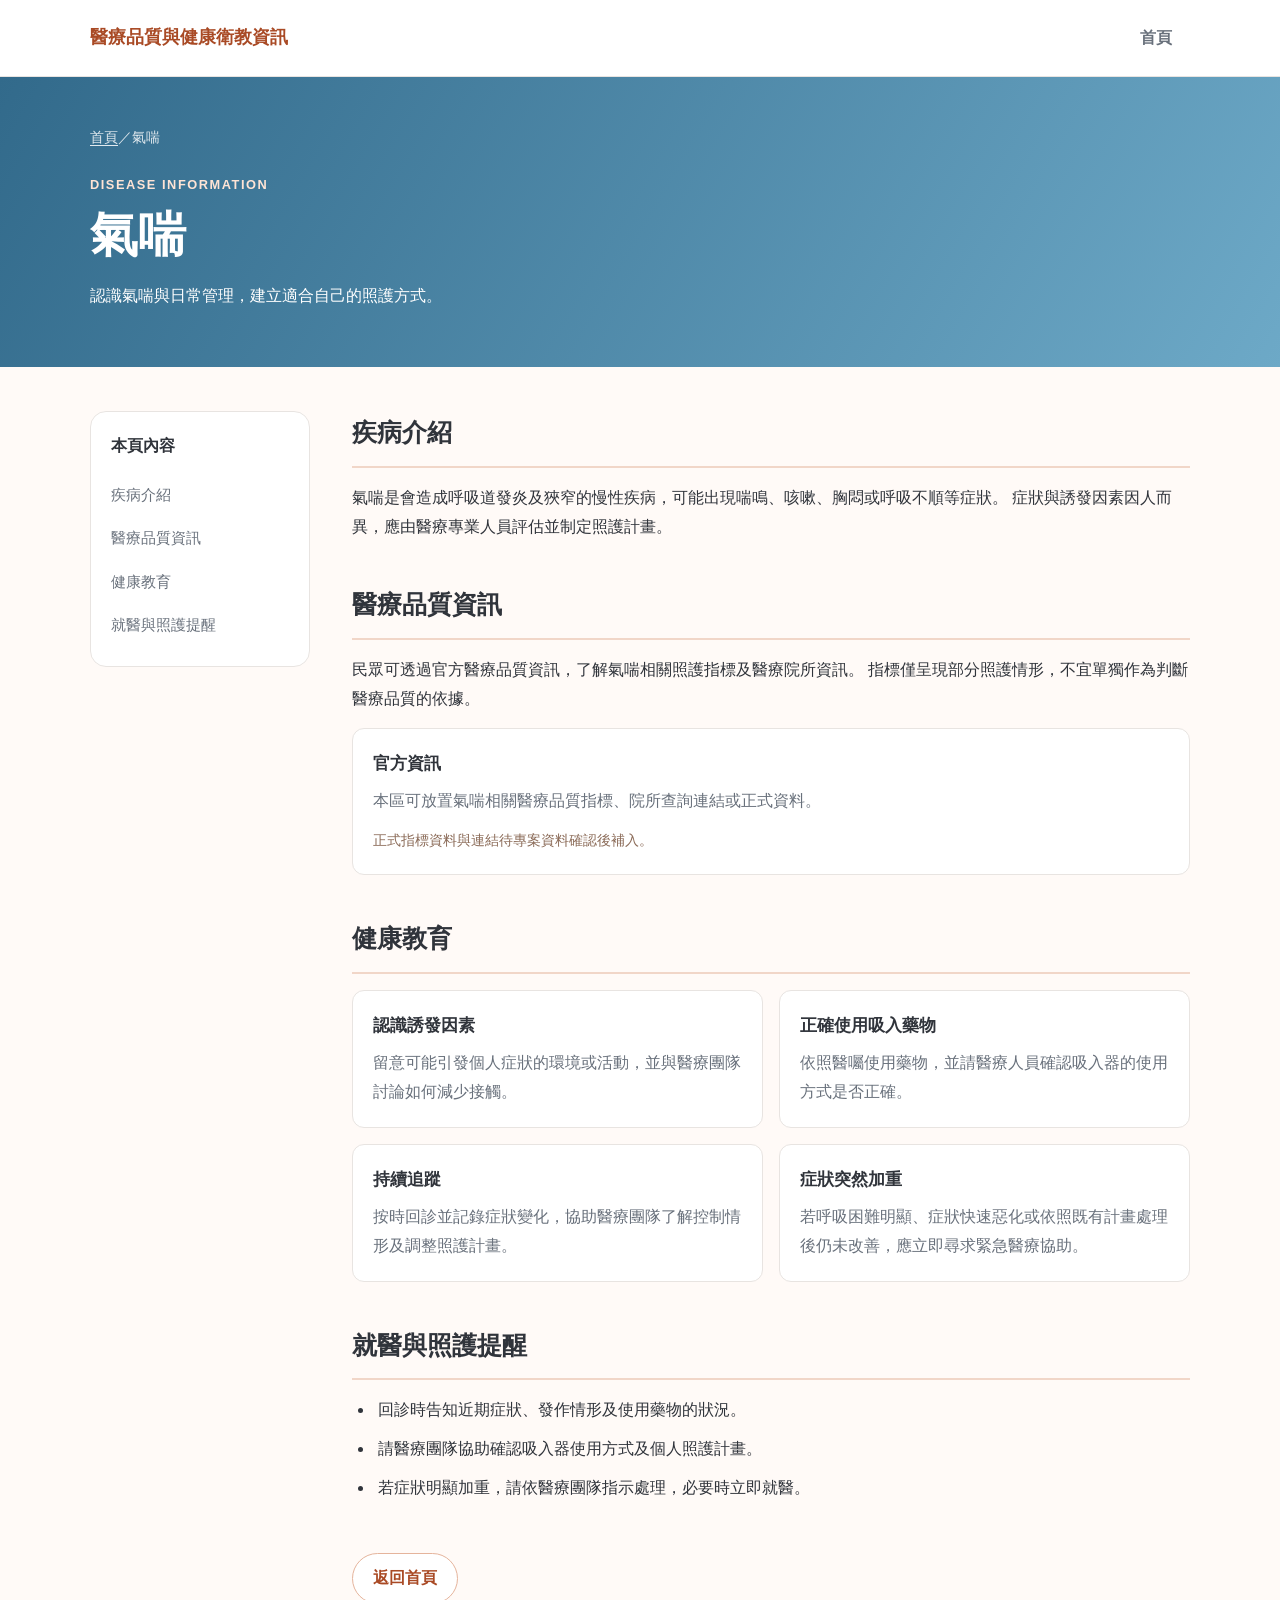
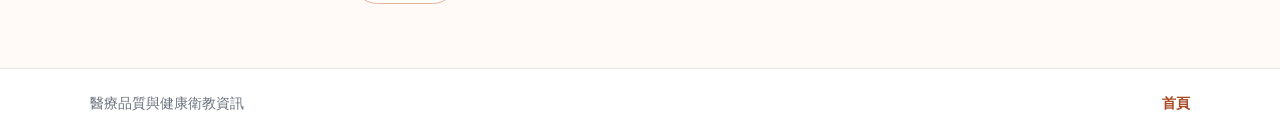
==== docs/asthma.html @ c5bd2952 "Add files via upload" ====
<!DOCTYPE html>
<html lang="zh-Hant">
<head>
  <meta charset="UTF-8">
  <meta name="viewport" content="width=device-width, initial-scale=1.0">
  <title>氣喘｜醫療品質與健康衛教資訊</title>
  <link rel="stylesheet" href="../css/style.css">
</head>
<body>
  <header class="site-header">
    <div class="header-inner">
      <a class="logo" href="../index.html">醫療品質與健康衛教資訊</a>
      <nav class="main-nav" aria-label="主要導覽">
        <a href="../index.html">首頁</a>
      </nav>
    </div>
  </header>

  <main>
    <section class="disease-hero asthma-hero">
      <div class="container">
        <p class="breadcrumb"><a href="../index.html">首頁</a>／氣喘</p>
        <p class="eyebrow">DISEASE INFORMATION</p>
        <h1>氣喘</h1>
        <p>認識氣喘與日常管理，建立適合自己的照護方式。</p>
      </div>
    </section>

    <div class="container page-layout">
      <aside class="side-nav">
        <h2>本頁內容</h2>
        <a href="#overview">疾病介紹</a>
        <a href="#quality">醫療品質資訊</a>
        <a href="#education">健康教育</a>
        <a href="#visit">就醫與照護提醒</a>
      </aside>

      <div class="page-content">
        <section class="content-section" id="overview">
          <h2>疾病介紹</h2>
          <p>
            氣喘是會造成呼吸道發炎及狹窄的慢性疾病，可能出現喘鳴、咳嗽、胸悶或呼吸不順等症狀。
            症狀與誘發因素因人而異，應由醫療專業人員評估並制定照護計畫。
          </p>
        </section>

        <section class="content-section" id="quality">
          <h2>醫療品質資訊</h2>
          <p>
            民眾可透過官方醫療品質資訊，了解氣喘相關照護指標及醫療院所資訊。
            指標僅呈現部分照護情形，不宜單獨作為判斷醫療品質的依據。
          </p>
          <div class="info-card">
            <h3>官方資訊</h3>
            <p>本區可放置氣喘相關醫療品質指標、院所查詢連結或正式資料。</p>
            <span class="placeholder-note">正式指標資料與連結待專案資料確認後補入。</span>
          </div>
        </section>

        <section class="content-section" id="education">
          <h2>健康教育</h2>
          <div class="education-grid">
            <article class="education-card">
              <h3>認識誘發因素</h3>
              <p>留意可能引發個人症狀的環境或活動，並與醫療團隊討論如何減少接觸。</p>
            </article>
            <article class="education-card">
              <h3>正確使用吸入藥物</h3>
              <p>依照醫囑使用藥物，並請醫療人員確認吸入器的使用方式是否正確。</p>
            </article>
            <article class="education-card">
              <h3>持續追蹤</h3>
              <p>按時回診並記錄症狀變化，協助醫療團隊了解控制情形及調整照護計畫。</p>
            </article>
            <article class="education-card">
              <h3>症狀突然加重</h3>
              <p>若呼吸困難明顯、症狀快速惡化或依照既有計畫處理後仍未改善，應立即尋求緊急醫療協助。</p>
            </article>
          </div>
        </section>

        <section class="content-section" id="visit">
          <h2>就醫與照護提醒</h2>
          <ul class="check-list">
            <li>回診時告知近期症狀、發作情形及使用藥物的狀況。</li>
            <li>請醫療團隊協助確認吸入器使用方式及個人照護計畫。</li>
            <li>若症狀明顯加重，請依醫療團隊指示處理，必要時立即就醫。</li>
          </ul>
        </section>

        <div class="back-link">
          <a class="button button-secondary" href="../index.html">返回首頁</a>
        </div>
      </div>
    </div>
  </main>

  <footer class="site-footer">
    <div class="container footer-inner">
      <p>醫療品質與健康衛教資訊</p>
      <a href="../index.html">首頁</a>
    </div>
  </footer>
</body>
</html>
---- css/style.css ----
:root {
  --primary: #d96b3b;
  --primary-dark: #a94a25;
  --primary-light: #fff0e8;
  --text: #30343b;
  --muted: #69717c;
  --border: #e8e4e1;
  --background: #fffaf7;
  --white: #ffffff;
  --radius: 16px;
  --shadow: 0 8px 24px rgba(68, 42, 28, 0.07);
}

* {
  box-sizing: border-box;
}

html {
  scroll-behavior: smooth;
}

body {
  margin: 0;
  color: var(--text);
  background: var(--background);
  font-family: "Noto Sans TC", "Microsoft JhengHei", sans-serif;
  line-height: 1.8;
}

a {
  color: inherit;
  text-decoration: none;
}

.container {
  width: min(1100px, calc(100% - 40px));
  margin: 0 auto;
}

.site-header {
  background: var(--white);
  border-bottom: 1px solid var(--border);
}

.header-inner {
  width: min(1100px, calc(100% - 40px));
  min-height: 76px;
  margin: 0 auto;
  display: flex;
  align-items: center;
  justify-content: space-between;
  gap: 24px;
}

.logo {
  color: var(--primary-dark);
  font-size: 1.1rem;
  font-weight: 800;
}

.main-nav a {
  display: inline-block;
  padding: 9px 18px;
  border-radius: 999px;
  color: var(--muted);
  font-weight: 700;
}

.main-nav a:hover,
.main-nav a.active {
  color: var(--primary-dark);
  background: var(--primary-light);
}

.hero {
  padding: 72px 0;
  color: #fff;
  background: linear-gradient(120deg, #b94f2a, #e98a58);
}

.hero h1,
.disease-hero h1 {
  margin: 8px 0 14px;
  font-size: clamp(2rem, 4vw, 3rem);
  line-height: 1.3;
}

.hero p {
  max-width: 680px;
  margin: 0;
}

.eyebrow {
  margin: 0;
  color: var(--primary);
  font-size: 0.8rem;
  font-weight: 800;
  letter-spacing: 0.12em;
}

.hero .eyebrow,
.disease-hero .eyebrow {
  color: #ffe4d5;
}

.section {
  padding-top: 56px;
  padding-bottom: 64px;
}

.section-heading {
  display: flex;
  align-items: end;
  justify-content: space-between;
  gap: 24px;
  margin-bottom: 24px;
}

.section-heading h2 {
  margin: 4px 0 0;
  font-size: 1.8rem;
}

.section-description {
  margin: 0;
  color: var(--muted);
}

.disease-grid {
  display: grid;
  grid-template-columns: repeat(2, minmax(0, 1fr));
  gap: 22px;
}

.disease-card {
  display: flex;
  align-items: flex-start;
  gap: 20px;
  padding: 28px;
  border: 1px solid var(--border);
  border-radius: var(--radius);
  background: var(--white);
  box-shadow: var(--shadow);
  transition: transform 0.2s ease, border-color 0.2s ease;
}

.disease-card:hover {
  transform: translateY(-4px);
  border-color: #e7a17e;
}

.disease-icon {
  display: grid;
  flex: 0 0 58px;
  width: 58px;
  height: 58px;
  place-items: center;
  border-radius: 18px;
  color: var(--primary-dark);
  background: var(--primary-light);
  font-size: 1.5rem;
  font-weight: 800;
}

.asthma-icon {
  color: #386a88;
  background: #eaf5fb;
}

.disease-card h3 {
  margin: 0 0 8px;
  font-size: 1.35rem;
}

.disease-card p {
  margin: 0 0 18px;
  color: var(--muted);
}

.card-link {
  color: var(--primary-dark);
  font-weight: 800;
}

.notice-section {
  padding: 0 0 56px;
}

.notice {
  display: flex;
  gap: 16px;
  padding: 22px 24px;
  border: 1px solid #f0d7c9;
  border-radius: var(--radius);
  background: #fff4ed;
}

.notice-icon {
  display: grid;
  flex: 0 0 28px;
  width: 28px;
  height: 28px;
  place-items: center;
  border-radius: 50%;
  color: #fff;
  background: var(--primary);
  font-weight: 800;
}

.notice h2 {
  margin: 0 0 4px;
  font-size: 1rem;
}

.notice p {
  margin: 0;
  color: #66554c;
}

.disease-hero {
  padding: 48px 0 56px;
  color: #fff;
  background: linear-gradient(120deg, #b94f2a, #e98a58);
}

.asthma-hero {
  background: linear-gradient(120deg, #326a8b, #6da9c7);
}

.breadcrumb {
  margin: 0 0 22px;
  color: rgba(255, 255, 255, 0.85);
  font-size: 0.9rem;
}

.breadcrumb a {
  text-decoration: underline;
  text-underline-offset: 3px;
}

.disease-hero > .container > p:last-child {
  max-width: 720px;
  margin-bottom: 0;
}

.page-layout {
  display: grid;
  grid-template-columns: 220px minmax(0, 1fr);
  align-items: start;
  gap: 42px;
  padding-top: 44px;
  padding-bottom: 64px;
}

.side-nav {
  position: sticky;
  top: 24px;
  padding: 20px;
  border: 1px solid var(--border);
  border-radius: var(--radius);
  background: var(--white);
}

.side-nav h2 {
  margin: 0 0 12px;
  font-size: 1rem;
}

.side-nav a {
  display: block;
  padding: 8px 0;
  color: var(--muted);
  font-size: 0.95rem;
}

.side-nav a:hover {
  color: var(--primary-dark);
}

.content-section {
  margin-bottom: 42px;
  scroll-margin-top: 24px;
}

.content-section h2 {
  margin: 0 0 16px;
  padding-bottom: 10px;
  border-bottom: 2px solid #f1d6c8;
  font-size: 1.55rem;
}

.content-section p {
  margin: 0 0 14px;
}

.info-card,
.education-card {
  padding: 20px;
  border: 1px solid var(--border);
  border-radius: 12px;
  background: var(--white);
}

.info-card h3,
.education-card h3 {
  margin: 0 0 8px;
  font-size: 1.05rem;
}

.info-card p,
.education-card p {
  margin: 0;
  color: var(--muted);
}

.placeholder-note {
  display: inline-block;
  margin-top: 12px;
  color: #8b6b58;
  font-size: 0.9rem;
}

.education-grid {
  display: grid;
  grid-template-columns: repeat(2, minmax(0, 1fr));
  gap: 16px;
}

.check-list {
  margin: 0;
  padding-left: 1.4rem;
}

.check-list li {
  margin-bottom: 10px;
  padding-left: 4px;
}

.back-link {
  padding-top: 8px;
}

.button {
  display: inline-block;
  padding: 10px 20px;
  border-radius: 999px;
  font-weight: 700;
}

.button-secondary {
  color: var(--primary-dark);
  border: 1px solid #e5b49c;
  background: var(--white);
}

.button-secondary:hover {
  background: var(--primary-light);
}

.site-footer {
  padding: 22px 0;
  border-top: 1px solid var(--border);
  background: var(--white);
}

.footer-inner {
  display: flex;
  align-items: center;
  justify-content: space-between;
  gap: 16px;
  color: var(--muted);
  font-size: 0.9rem;
}

.footer-inner p {
  margin: 0;
}

.footer-inner a {
  color: var(--primary-dark);
  font-weight: 700;
}

@media (max-width: 760px) {
  .header-inner {
    min-height: 68px;
  }

  .logo {
    font-size: 0.95rem;
  }

  .hero {
    padding: 52px 0;
  }

  .section-heading {
    display: block;
  }

  .section-description {
    margin-top: 8px;
  }

  .disease-grid,
  .education-grid {
    grid-template-columns: 1fr;
  }

  .disease-card {
    padding: 22px;
  }

  .page-layout {
    grid-template-columns: 1fr;
    gap: 28px;
    padding-top: 28px;
  }

  .side-nav {
    position: static;
  }

  .side-nav a {
    display: inline-block;
    margin-right: 12px;
  }

  .footer-inner {
    align-items: flex-start;
    flex-direction: column;
  }
}
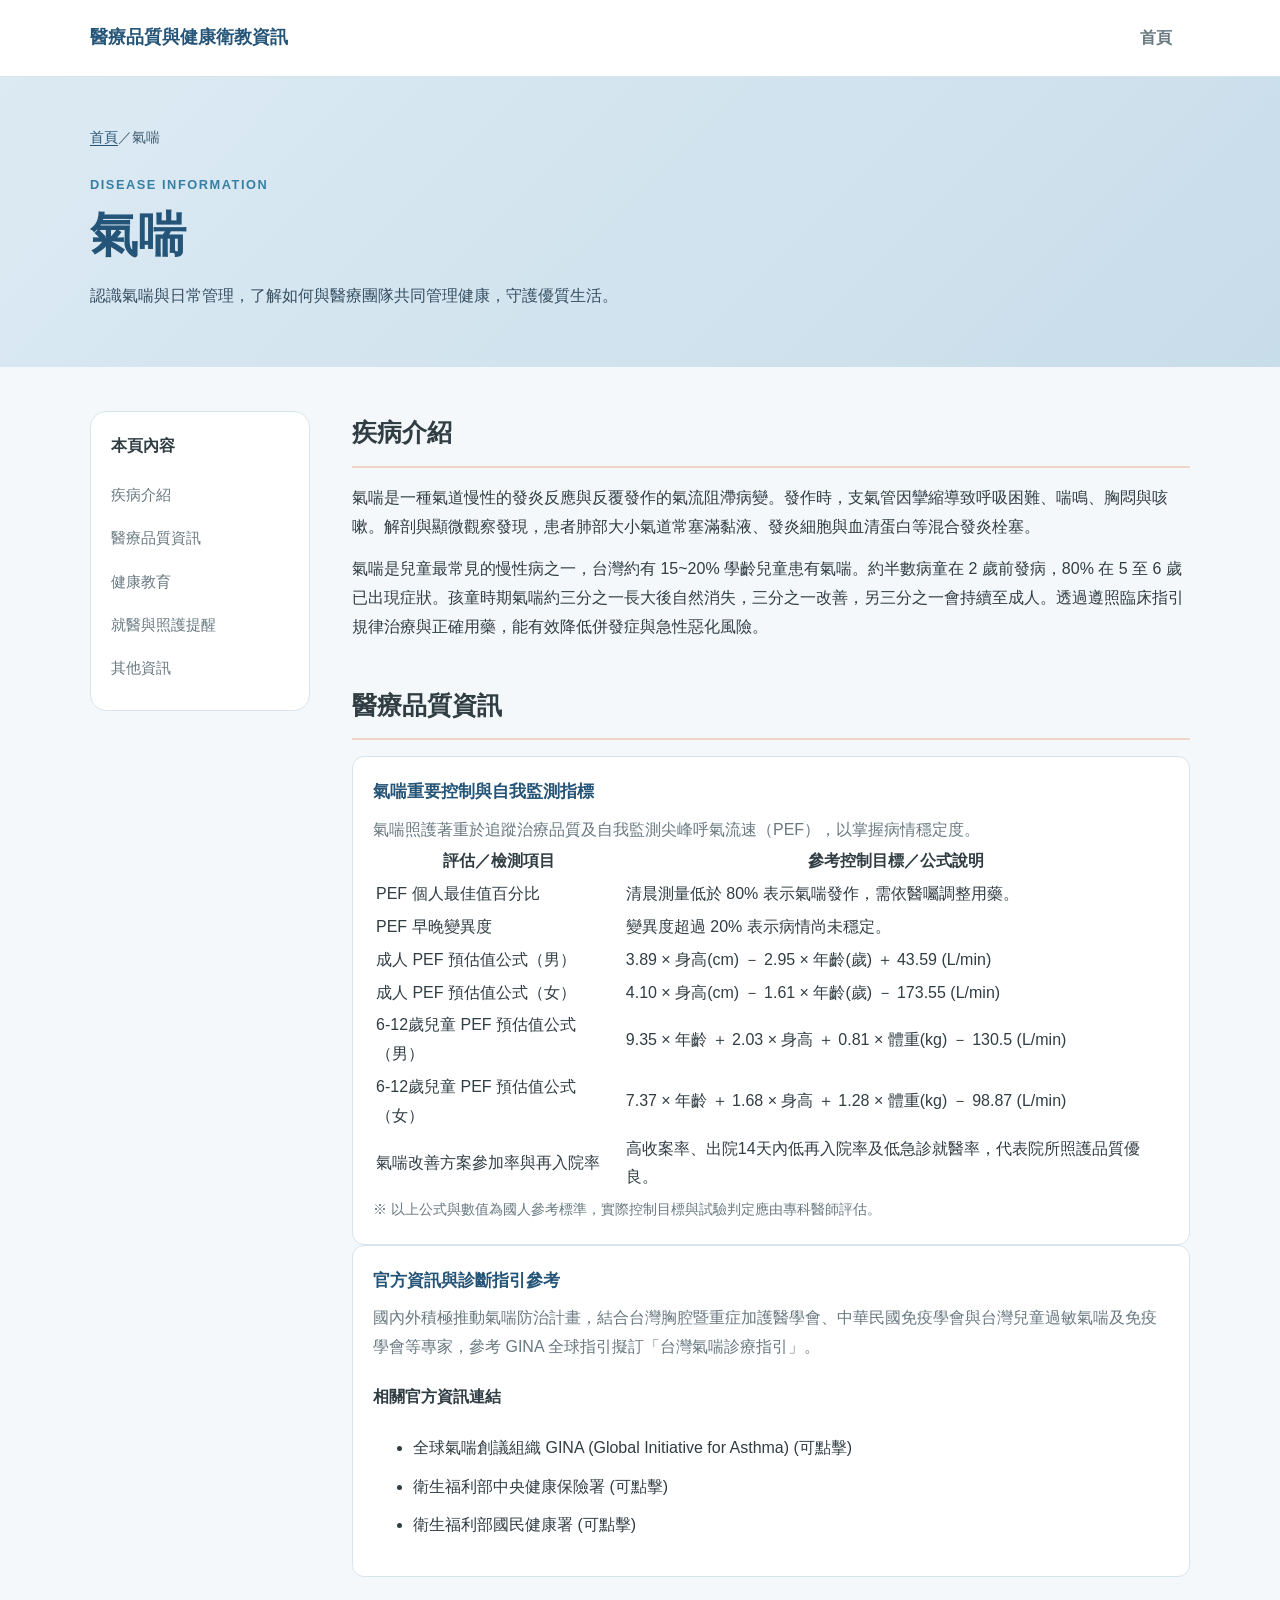
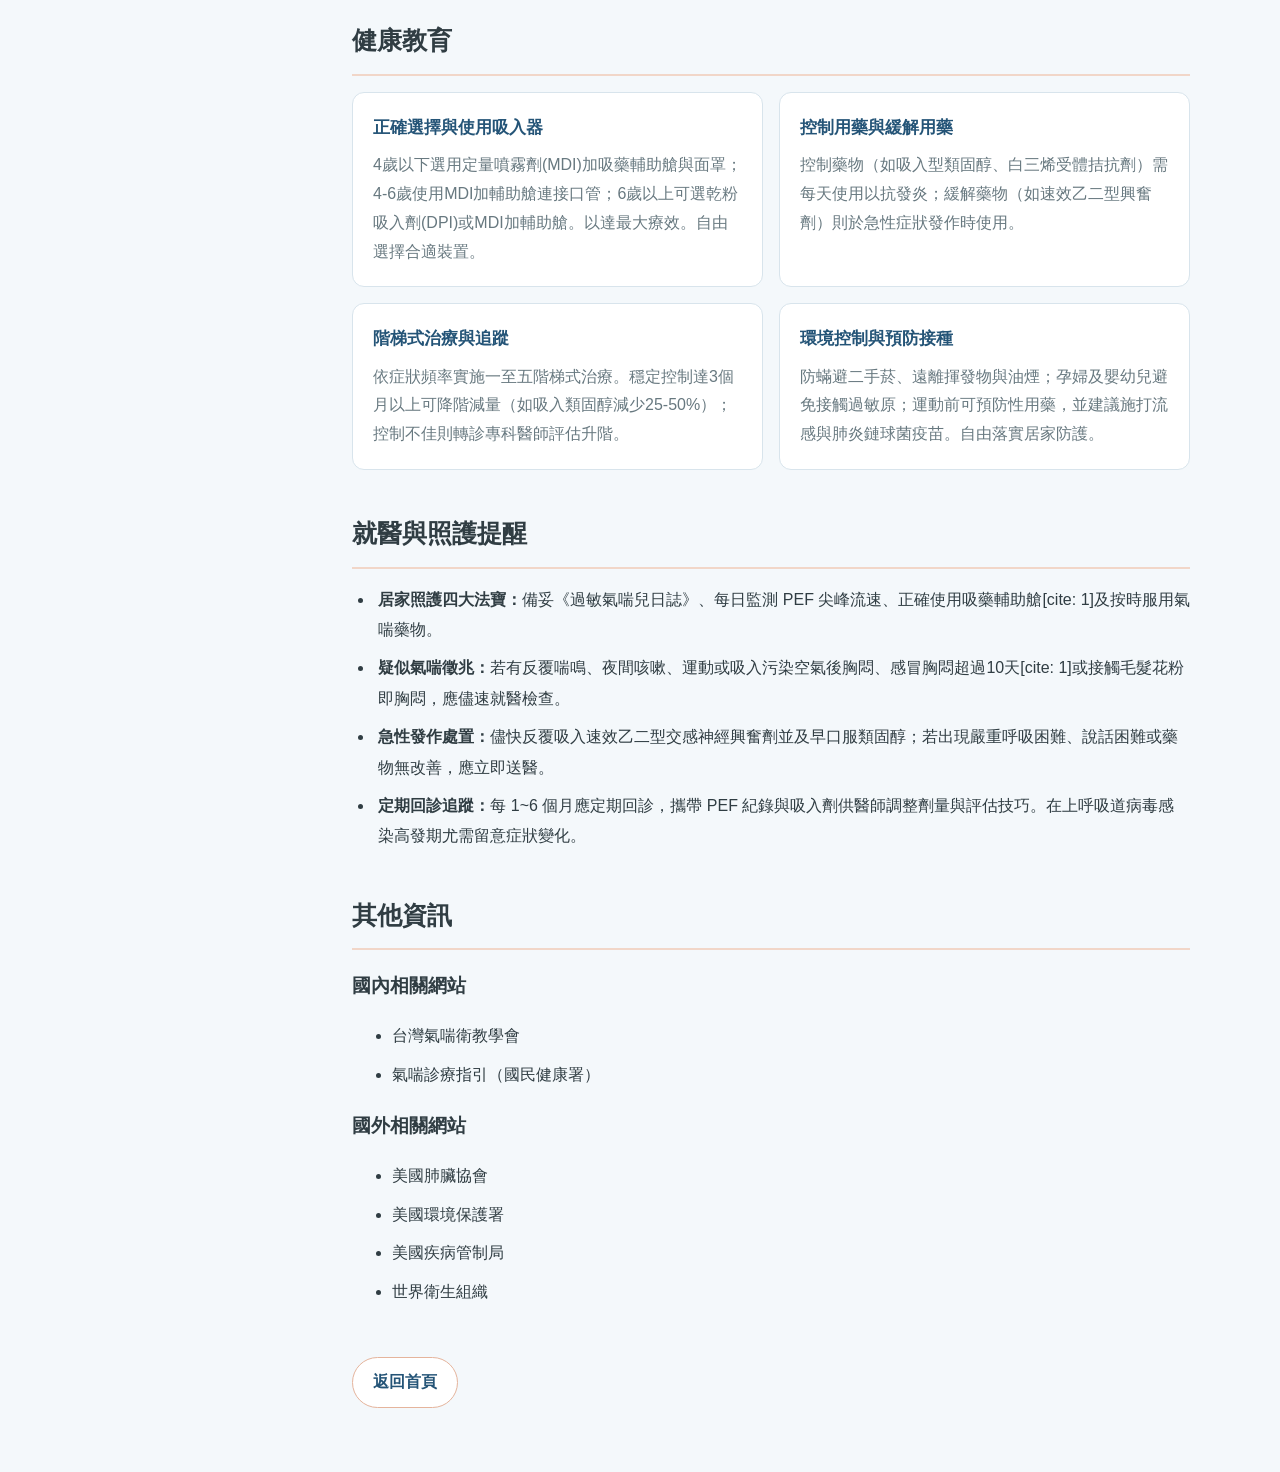
==== commit 03940f96: "Add files via upload" ====
--- a/docs/asthma.html
+++ b/docs/asthma.html
@@ -3,8 +3,101 @@
 <head>
   <meta charset="UTF-8">
   <meta name="viewport" content="width=device-width, initial-scale=1.0">
+  <meta name="description" content="認識氣喘、醫療品質指標、尖峰呼氣流速(PEF)監測、階梯式用藥、不同年齡吸入器選擇及日常居家照護預防，提供民眾實用的健康衛教資訊。">
   <title>氣喘｜醫療品質與健康衛教資訊</title>
   <link rel="stylesheet" href="../css/style.css">
+  
+<!-- 氣喘頁面專屬配色 -->
+<style>
+  :root {
+    --primary: #397FA3;
+    --primary-dark: #245477;
+    --primary-light: #DCEAF3;
+    --text: #303D43;
+    --muted: #687980;
+    --border: #D8E4EC;
+    --background: #F4F8FB;
+  }
+
+  /* 主視覺 */
+  .asthma-hero {
+    background: linear-gradient(135deg, #DCEAF3, #C8DDEA);
+  }
+
+  .asthma-hero h1 {
+    color: #245477;
+  }
+
+  .asthma-hero .eyebrow {
+    color: #397FA3;
+  }
+
+  .asthma-hero .breadcrumb {
+    color: #405C70;
+  }
+
+  .asthma-hero .breadcrumb a {
+    color: #245477;
+  }
+
+  .asthma-hero .container > p:not(.breadcrumb):not(.eyebrow) {
+    color: #354F62;
+  }
+
+  /* 側邊導覽 */
+  .side-nav a:hover,
+  .side-nav a:focus {
+    color: #245477;
+  }
+
+  /* 資訊卡片 */
+  .info-card,
+  .education-card {
+    border-color: #D8E4EC;
+  }
+
+  .info-card h3,
+  .education-card h3 {
+    color: #245477;
+  }
+
+  /* 一般提醒 */
+  .asthma-note {
+    padding: 15px 18px;
+    margin-top: 18px;
+    background: #E4EFF7;
+    border-left: 4px solid #397FA3;
+    border-radius: 8px;
+    color: #354F62;
+    line-height: 1.8;
+  }
+
+  /* 警告提醒 */
+  .warning-note {
+    padding: 15px 18px;
+    margin-top: 16px;
+    background: #FFF4ED;
+    border-left: 4px solid #DF9465;
+    border-radius: 8px;
+    line-height: 1.8;
+  }
+
+  /* 表格 */
+  .table-wrapper {
+    width: 100%;
+    overflow-x: auto;
+  }
+
+  .table-wrapper table {
+    min-width: 560px;
+    width: 100%;
+  }
+
+  .content-section ul li {
+    line-height: 1.9;
+    margin-bottom: 8px;
+  }
+  </style>
 </head>
 <body>
   <header class="site-header">
@@ -22,7 +115,7 @@
         <p class="breadcrumb"><a href="../index.html">首頁</a>／氣喘</p>
         <p class="eyebrow">DISEASE INFORMATION</p>
         <h1>氣喘</h1>
-        <p>認識氣喘與日常管理，建立適合自己的照護方式。</p>
+        <p>認識氣喘與日常管理，了解如何與醫療團隊共同管理健康，守護優質生活。</p>
       </div>
     </section>
 
@@ -33,27 +126,97 @@
         <a href="#quality">醫療品質資訊</a>
         <a href="#education">健康教育</a>
         <a href="#visit">就醫與照護提醒</a>
+	<a href="#info">其他資訊</a>
       </aside>
 
       <div class="page-content">
         <section class="content-section" id="overview">
           <h2>疾病介紹</h2>
           <p>
-            氣喘是會造成呼吸道發炎及狹窄的慢性疾病，可能出現喘鳴、咳嗽、胸悶或呼吸不順等症狀。
-            症狀與誘發因素因人而異，應由醫療專業人員評估並制定照護計畫。
+            氣喘是一種氣道慢性的發炎反應與反覆發作的氣流阻滯病變。發作時，支氣管因攣縮導致呼吸困難、喘鳴、胸悶與咳嗽。解剖與顯微觀察發現，患者肺部大小氣道常塞滿黏液、發炎細胞與血清蛋白等混合發炎栓塞。
+          </p>
+          <p>
+            氣喘是兒童最常見的慢性病之一，台灣約有 15~20% 學齡兒童患有氣喘。約半數病童在 2 歲前發病，80% 在 5 至 6 歲已出現症狀。孩童時期氣喘約三分之一長大後自然消失，三分之一改善，另三分之一會持續至成人。透過遵照臨床指引規律治療與正確用藥，能有效降低併發症與急性惡化風險。
           </p>
         </section>
 
         <section class="content-section" id="quality">
           <h2>醫療品質資訊</h2>
-          <p>
-            民眾可透過官方醫療品質資訊，了解氣喘相關照護指標及醫療院所資訊。
-            指標僅呈現部分照護情形，不宜單獨作為判斷醫療品質的依據。
-          </p>
+          
           <div class="info-card">
-            <h3>官方資訊</h3>
-            <p>本區可放置氣喘相關醫療品質指標、院所查詢連結或正式資料。</p>
-            <span class="placeholder-note">正式指標資料與連結待專案資料確認後補入。</span>
+            <h3>氣喘重要控制與自我監測指標</h3>
+            <p>
+              氣喘照護著重於追蹤治療品質及自我監測尖峰呼氣流速（PEF），以掌握病情穩定度。
+            </p>
+	    <div class="table-wrapper">
+            <table>
+              <thead>
+                <tr>
+                  <th>評估／檢測項目</th>
+                  <th>參考控制目標／公式說明</th>
+                </tr>
+              </thead>
+              <tbody>
+                <tr>
+                  <td>PEF 個人最佳值百分比</td>
+                  <td>清晨測量低於 80% 表示氣喘發作，需依醫囑調整用藥。</td>
+                </tr>
+                <tr>
+                  <td>PEF 早晚變異度</td>
+                  <td>變異度超過 20% 表示病情尚未穩定。</td>
+                </tr>
+                <tr>
+                  <td>成人 PEF 預估值公式（男）</td>
+                  <td>3.89 × 身高(cm) － 2.95 × 年齡(歲) ＋ 43.59 (L/min)</td>
+                </tr>
+                <tr>
+                  <td>成人 PEF 預估值公式（女）</td>
+                  <td>4.10 × 身高(cm) － 1.61 × 年齡(歲) － 173.55 (L/min)</td>
+                </tr>
+                <tr>
+                  <td>6-12歲兒童 PEF 預估值公式（男）</td>
+                  <td>9.35 × 年齡 ＋ 2.03 × 身高 ＋ 0.81 × 體重(kg) － 130.5 (L/min)</td>
+                </tr>
+                <tr>
+                  <td>6-12歲兒童 PEF 預估值公式（女）</td>
+                  <td>7.37 × 年齡 ＋ 1.68 × 身高 ＋ 1.28 × 體重(kg) － 98.87 (L/min)</td>
+                </tr>
+                <tr>
+                  <td>氣喘改善方案參加率與再入院率</td>
+                  <td>高收案率、出院14天內低再入院率及低急診就醫率，代表院所照護品質優良。</td>
+                </tr>
+              </tbody>
+            </table>
+	   </div>
+
+            <p class="placeholder-note">
+              ※ 以上公式與數值為國人參考標準，實際控制目標與試驗判定應由專科醫師評估。
+            </p>
+          </div>
+
+          <div class="info-card">
+            <h3>官方資訊與診斷指引參考</h3>
+            <p>
+              國內外積極推動氣喘防治計畫，結合台灣胸腔暨重症加護醫學會、中華民國免疫學會與台灣兒童過敏氣喘及免疫學會等專家，參考 GINA 全球指引擬訂「台灣氣喘診療指引」。
+            </p>
+            <h4>相關官方資訊連結</h4>
+            <ul>
+              <li>
+                <a href="https://ginasthma.org/" target="_blank" rel="noopener noreferrer">
+                  全球氣喘創議組織 GINA (Global Initiative for Asthma) (可點擊)
+                </a>
+              </li>
+              <li>
+                <a href="https://www.nhi.gov.tw/" target="_blank" rel="noopener noreferrer">
+                  衛生福利部中央健康保險署 (可點擊)
+                </a>
+              </li>
+              <li>
+                <a href="https://www.hpa.gov.tw/" target="_blank" rel="noopener noreferrer">
+                  衛生福利部國民健康署 (可點擊)
+                </a>
+              </li>
+            </ul>
           </div>
         </section>
 
@@ -61,20 +224,20 @@
           <h2>健康教育</h2>
           <div class="education-grid">
             <article class="education-card">
-              <h3>認識誘發因素</h3>
-              <p>留意可能引發個人症狀的環境或活動，並與醫療團隊討論如何減少接觸。</p>
+              <h3>正確選擇與使用吸入器</h3>
+              <p>4歲以下選用定量噴霧劑(MDI)加吸藥輔助艙與面罩；4-6歲使用MDI加輔助艙連接口管；6歲以上可選乾粉吸入劑(DPI)或MDI加輔助艙。以達最大療效。自由選擇合適裝置。</p>
             </article>
             <article class="education-card">
-              <h3>正確使用吸入藥物</h3>
-              <p>依照醫囑使用藥物，並請醫療人員確認吸入器的使用方式是否正確。</p>
+              <h3>控制用藥與緩解用藥</h3>
+              <p>控制藥物（如吸入型類固醇、白三烯受體拮抗劑）需每天使用以抗發炎；緩解藥物（如速效乙二型興奮劑）則於急性症狀發作時使用。</p>
             </article>
             <article class="education-card">
-              <h3>持續追蹤</h3>
-              <p>按時回診並記錄症狀變化，協助醫療團隊了解控制情形及調整照護計畫。</p>
+              <h3>階梯式治療與追蹤</h3>
+              <p>依症狀頻率實施一至五階梯式治療。穩定控制達3個月以上可降階減量（如吸入類固醇減少25-50%）；控制不佳則轉診專科醫師評估升階。</p>
             </article>
             <article class="education-card">
-              <h3>症狀突然加重</h3>
-              <p>若呼吸困難明顯、症狀快速惡化或依照既有計畫處理後仍未改善，應立即尋求緊急醫療協助。</p>
+              <h3>環境控制與預防接種</h3>
+              <p>防蟎避二手菸、遠離揮發物與油煙；孕婦及嬰幼兒避免接觸過敏原；運動前可預防性用藥，並建議施打流感與肺炎鏈球菌疫苗。自由落實居家防護。</p>
             </article>
           </div>
         </section>
@@ -82,24 +245,57 @@
         <section class="content-section" id="visit">
           <h2>就醫與照護提醒</h2>
           <ul class="check-list">
-            <li>回診時告知近期症狀、發作情形及使用藥物的狀況。</li>
-            <li>請醫療團隊協助確認吸入器使用方式及個人照護計畫。</li>
-            <li>若症狀明顯加重，請依醫療團隊指示處理，必要時立即就醫。</li>
+            <li><b>居家照護四大法寶：</b>備妥《過敏氣喘兒日誌》、每日監測 PEF 尖峰流速、正確使用吸藥輔助艙[cite: 1]及按時服用氣喘藥物。</li>
+            <li><b>疑似氣喘徵兆：</b>若有反覆喘鳴、夜間咳嗽、運動或吸入污染空氣後胸悶、感冒胸悶超過10天[cite: 1]或接觸毛髮花粉即胸悶，應儘速就醫檢查。</li>
+            <li><b>急性發作處置：</b>儘快反覆吸入速效乙二型交感神經興奮劑並及早口服類固醇；若出現嚴重呼吸困難、說話困難或藥物無改善，應立即送醫。</li>
+            <li><b>定期回診追蹤：</b>每 1~6 個月應定期回診，攜帶 PEF 紀錄與吸入劑供醫師調整劑量與評估技巧。在上呼吸道病毒感染高發期尤需留意症狀變化。</li>
           </ul>
         </section>
-
+	<section class="content-section" id="info">
+  <h2>其他資訊</h2>
+  <h3>國內相關網站</h3>
+  <ul>
+    <li>
+      <a href="https://www.asthma-edu.org.tw/" target="_blank" rel="noopener noreferrer">
+        台灣氣喘衛教學會
+      </a>
+    </li>
+    <li>
+      <a href="https://www.hpa.gov.tw/Pages/List.aspx?nodeid=215" target="_blank" rel="noopener noreferrer">
+        氣喘診療指引（國民健康署）
+      </a>
+    </li>
+  </ul>
+
+  <h3>國外相關網站</h3>
+  <ul>
+    <li>
+      <a href="https://www.lung.org/lung-health-diseases/lung-disease-lookup/asthma" target="_blank" rel="noopener noreferrer">
+        美國肺臟協會
+      </a>
+    </li>
+    <li>
+      <a href="https://www.epa.gov/asthma" target="_blank" rel="noopener noreferrer">
+        美國環境保護署
+      </a>
+    </li>
+    <li>
+      <a href="https://www.cdc.gov/ASTHMA/" target="_blank" rel="noopener noreferrer">
+        美國疾病管制局
+      </a>
+    </li>
+    <li>
+      <a href="https://www.who.int/news-room/questions-and-answers/item/asthma" target="_blank" rel="noopener noreferrer">
+        世界衛生組織
+      </a>
+    </li>
+  </ul>
+</section>
         <div class="back-link">
           <a class="button button-secondary" href="../index.html">返回首頁</a>
         </div>
       </div>
     </div>
   </main>
-
-  <footer class="site-footer">
-    <div class="container footer-inner">
-      <p>醫療品質與健康衛教資訊</p>
-      <a href="../index.html">首頁</a>
-    </div>
-  </footer>
 </body>
 </html>
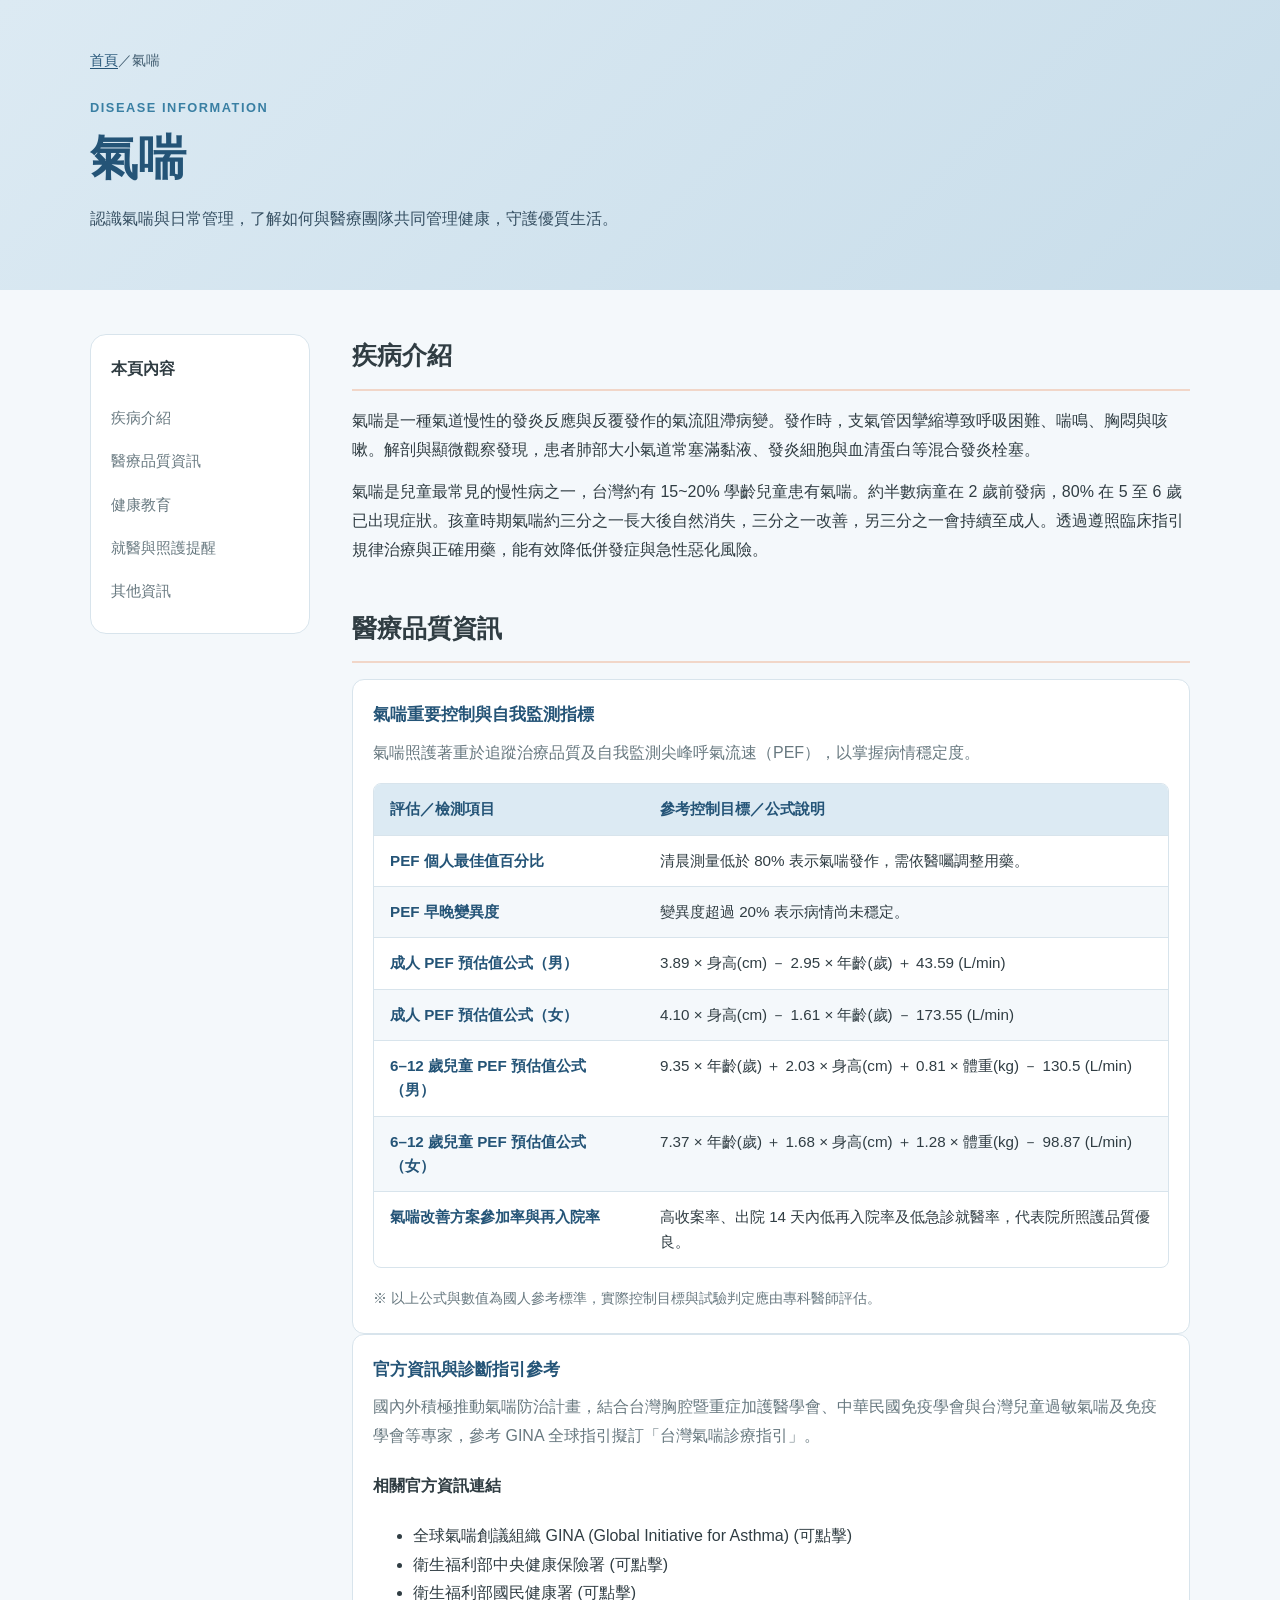
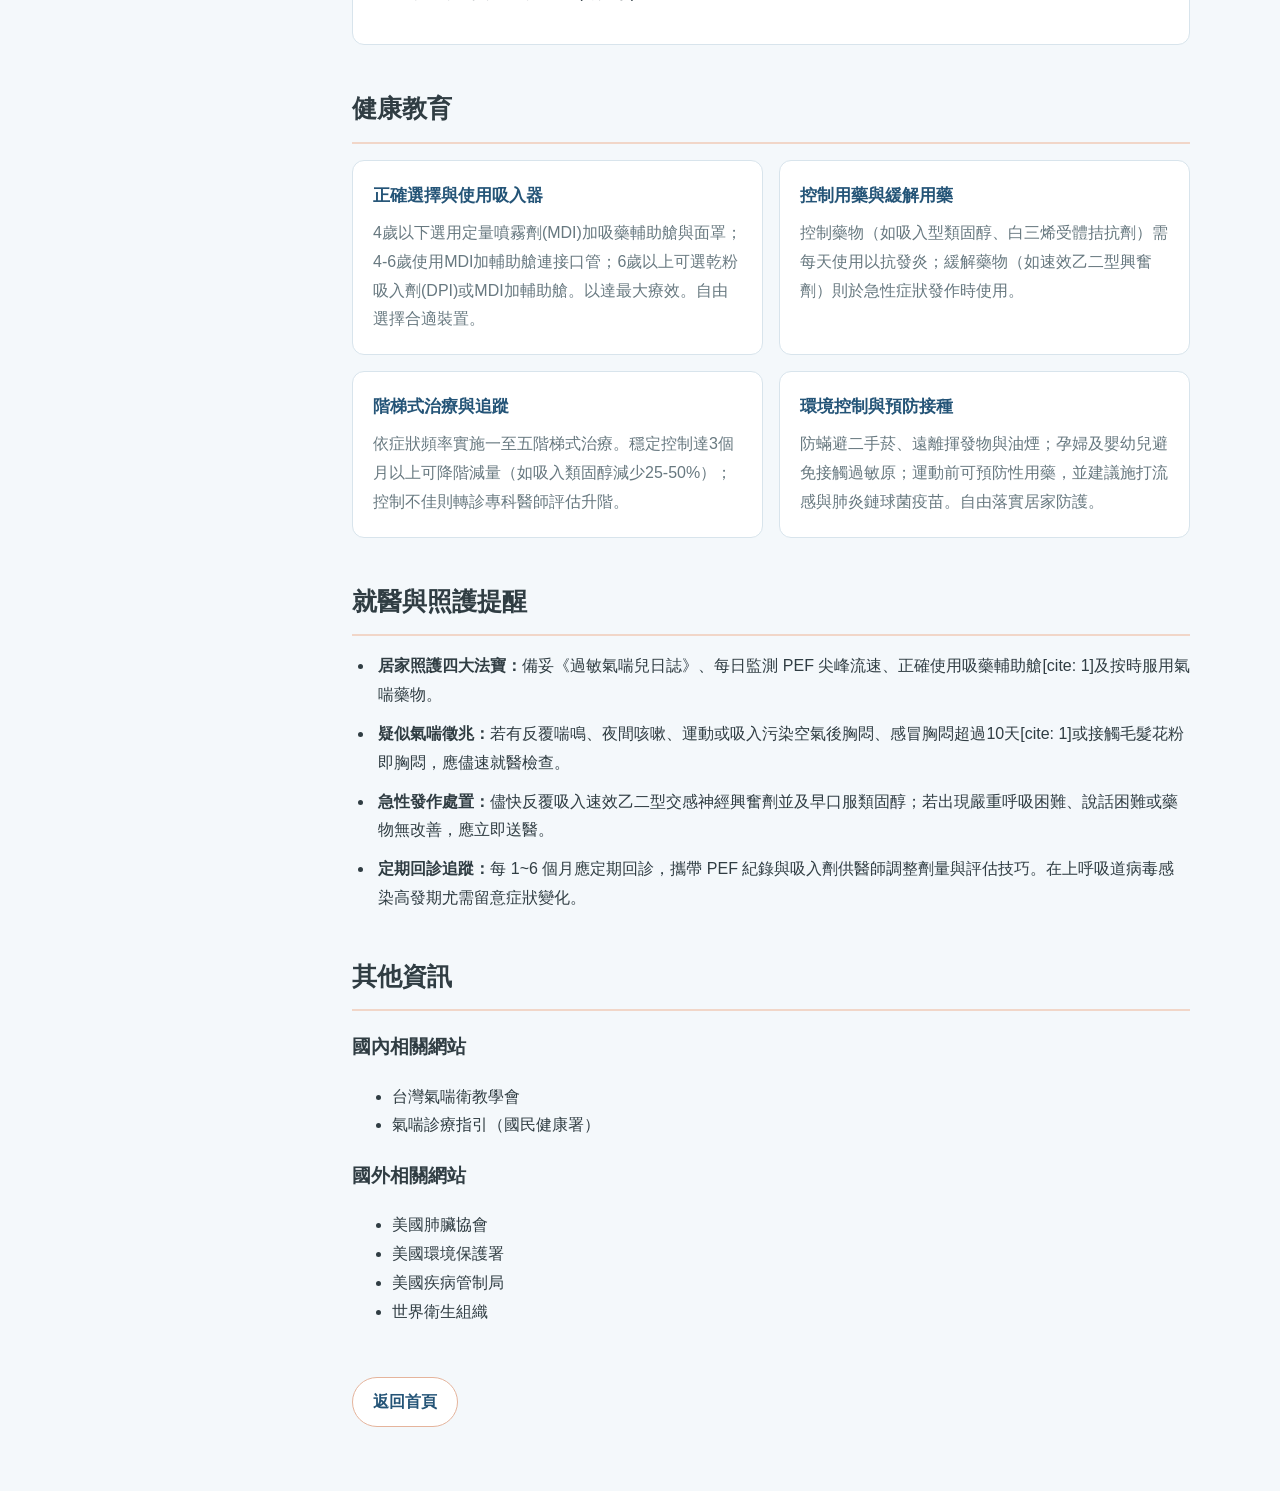
==== commit 93f1618d: "Add files via upload" ====
--- a/docs/asthma.html
+++ b/docs/asthma.html
@@ -82,33 +82,66 @@
     line-height: 1.8;
   }
 
-  /* 表格 */
+ /* 表格美化與響應式設定 */
   .table-wrapper {
     width: 100%;
     overflow-x: auto;
+    margin: 16px 0;
+    border: 1px solid var(--border);
+    border-radius: 8px;
+    background: #FFFFFF;
   }
 
   .table-wrapper table {
+    width: 100%;
     min-width: 560px;
-    width: 100%;
-  }
-
-  .content-section ul li {
-    line-height: 1.9;
-    margin-bottom: 8px;
+    border-collapse: collapse;
+    text-align: left;
+    font-size: 0.95rem;
+  }
+
+  .table-wrapper thead {
+    background-color: var(--primary-light);
+    color: var(--primary-dark);
+  }
+
+  .table-wrapper th,
+  .table-wrapper td {
+    padding: 13px 16px;
+    border-bottom: 1px solid var(--border);
+    line-height: 1.6;
+    vertical-align: top;
+  }
+
+  .table-wrapper th {
+    font-weight: 700;
+    white-space: nowrap;
+  }
+
+  /* 欄寬比例設定：左側項目固定比例，右側說明留較寬空間 */
+  .table-wrapper th:first-child,
+  .table-wrapper td:first-child {
+    width: 34%;
+    font-weight: 600;
+    color: var(--primary-dark);
+  }
+
+  /* 斑馬紋與滑鼠懸停效果，提升閱讀辨識度 */
+  .table-wrapper tbody tr:nth-child(even) {
+    background-color: var(--background);
+  }
+
+  .table-wrapper tbody tr:hover {
+    background-color: #EDF5FA;
+  }
+
+  /* 移除最後一列底線，避免與外框重疊 */
+  .table-wrapper tbody tr:last-child td {
+    border-bottom: none;
   }
   </style>
 </head>
 <body>
-  <header class="site-header">
-    <div class="header-inner">
-      <a class="logo" href="../index.html">醫療品質與健康衛教資訊</a>
-      <nav class="main-nav" aria-label="主要導覽">
-        <a href="../index.html">首頁</a>
-      </nav>
-    </div>
-  </header>
-
   <main>
     <section class="disease-hero asthma-hero">
       <div class="container">
@@ -148,46 +181,46 @@
             <p>
               氣喘照護著重於追蹤治療品質及自我監測尖峰呼氣流速（PEF），以掌握病情穩定度。
             </p>
-	    <div class="table-wrapper">
-            <table>
-              <thead>
-                <tr>
-                  <th>評估／檢測項目</th>
-                  <th>參考控制目標／公式說明</th>
-                </tr>
-              </thead>
-              <tbody>
-                <tr>
-                  <td>PEF 個人最佳值百分比</td>
-                  <td>清晨測量低於 80% 表示氣喘發作，需依醫囑調整用藥。</td>
-                </tr>
-                <tr>
-                  <td>PEF 早晚變異度</td>
-                  <td>變異度超過 20% 表示病情尚未穩定。</td>
-                </tr>
-                <tr>
-                  <td>成人 PEF 預估值公式（男）</td>
-                  <td>3.89 × 身高(cm) － 2.95 × 年齡(歲) ＋ 43.59 (L/min)</td>
-                </tr>
-                <tr>
-                  <td>成人 PEF 預估值公式（女）</td>
-                  <td>4.10 × 身高(cm) － 1.61 × 年齡(歲) － 173.55 (L/min)</td>
-                </tr>
-                <tr>
-                  <td>6-12歲兒童 PEF 預估值公式（男）</td>
-                  <td>9.35 × 年齡 ＋ 2.03 × 身高 ＋ 0.81 × 體重(kg) － 130.5 (L/min)</td>
-                </tr>
-                <tr>
-                  <td>6-12歲兒童 PEF 預估值公式（女）</td>
-                  <td>7.37 × 年齡 ＋ 1.68 × 身高 ＋ 1.28 × 體重(kg) － 98.87 (L/min)</td>
-                </tr>
-                <tr>
-                  <td>氣喘改善方案參加率與再入院率</td>
-                  <td>高收案率、出院14天內低再入院率及低急診就醫率，代表院所照護品質優良。</td>
-                </tr>
-              </tbody>
-            </table>
-	   </div>
+            <div class="table-wrapper">
+              <table>
+                <thead>
+                  <tr>
+                    <th>評估／檢測項目</th>
+                    <th>參考控制目標／公式說明</th>
+                  </tr>
+                </thead>
+                <tbody>
+                  <tr>
+                    <td>PEF 個人最佳值百分比</td>
+                    <td>清晨測量低於 80% 表示氣喘發作，需依醫囑調整用藥。</td>
+                  </tr>
+                  <tr>
+                    <td>PEF 早晚變異度</td>
+                    <td>變異度超過 20% 表示病情尚未穩定。</td>
+                  </tr>
+                  <tr>
+                    <td>成人 PEF 預估值公式（男）</td>
+                    <td>3.89 × 身高(cm) － 2.95 × 年齡(歲) ＋ 43.59 (L/min)</td>
+                  </tr>
+                  <tr>
+                    <td>成人 PEF 預估值公式（女）</td>
+                    <td>4.10 × 身高(cm) － 1.61 × 年齡(歲) － 173.55 (L/min)</td>
+                  </tr>
+                  <tr>
+                    <td>6–12 歲兒童 PEF 預估值公式（男）</td>
+                    <td>9.35 × 年齡(歲) ＋ 2.03 × 身高(cm) ＋ 0.81 × 體重(kg) － 130.5 (L/min)</td>
+                  </tr>
+                  <tr>
+                    <td>6–12 歲兒童 PEF 預估值公式（女）</td>
+                    <td>7.37 × 年齡(歲) ＋ 1.68 × 身高(cm) ＋ 1.28 × 體重(kg) － 98.87 (L/min)</td>
+                  </tr>
+                  <tr>
+                    <td>氣喘改善方案參加率與再入院率</td>
+                    <td>高收案率、出院 14 天內低再入院率及低急診就醫率，代表院所照護品質優良。</td>
+                  </tr>
+                </tbody>
+              </table>
+            </div>
 
             <p class="placeholder-note">
               ※ 以上公式與數值為國人參考標準，實際控制目標與試驗判定應由專科醫師評估。
@@ -297,5 +330,7 @@
       </div>
     </div>
   </main>
+
+
 </body>
 </html>
--- a/css/style.css
+++ b/css/style.css
@@ -430,4 +430,61 @@
     align-items: flex-start;
     flex-direction: column;
   }
+}
+.disease-icon {
+  width: 56px;
+  height: 56px;
+  flex-shrink: 0;
+  overflow: hidden;
+  border-radius: 14px;
+  display: flex;
+  align-items: center;
+  justify-content: center;
+}
+
+.disease-icon img {
+  width: 100%;
+  height: 100%;
+  object-fit: cover;
+  display: block;
+  border-radius: inherit;
+}
+.disease-grid {
+  grid-template-columns: repeat(3, minmax(0, 1fr));
+  gap: 14px;
+}
+
+.disease-card {
+  align-items: center;
+  gap: 12px;
+  padding: 14px 16px;
+  border-radius: 12px;
+}
+
+.disease-icon {
+  flex: 0 0 44px;
+  width: 44px;
+  height: 44px;
+  border-radius: 12px;
+}
+
+.disease-card h3 {
+  margin: 0 0 2px;
+  font-size: 1rem;
+}
+
+.card-link {
+  font-size: 0.85rem;
+}
+
+@media (max-width: 960px) {
+  .disease-grid {
+    grid-template-columns: repeat(2, minmax(0, 1fr));
+  }
+}
+
+@media (max-width: 760px) {
+  .disease-grid {
+    grid-template-columns: 1fr;
+  }
 }
